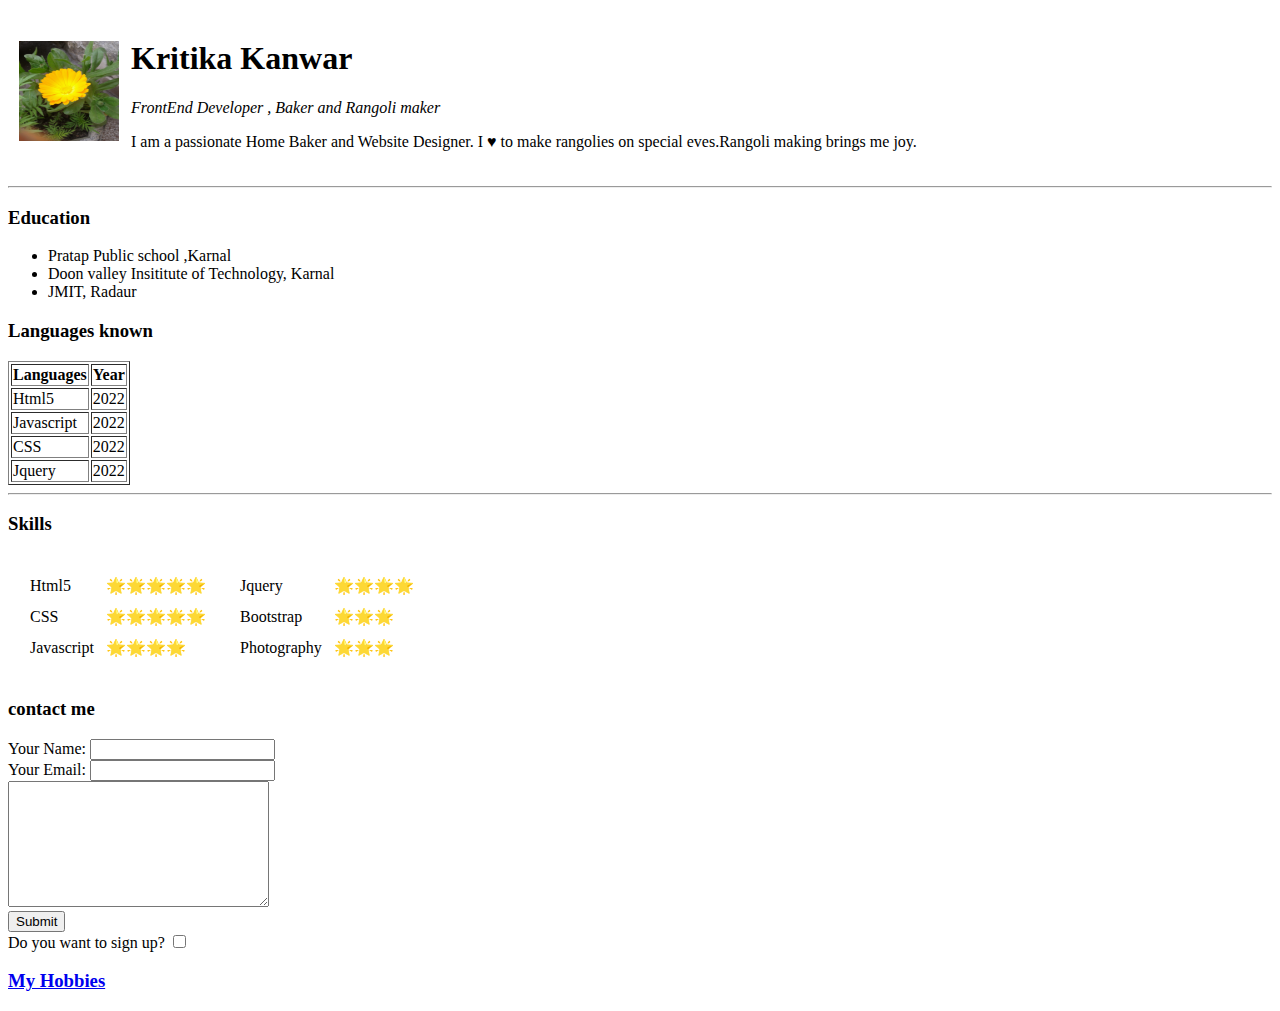
==== index.html @ 8a402cb2 "Added Initial CV website files" ====
<!DOCTYPE html>
<html lang="en">
  <head>
    <meta charset="UTF-8">
    <meta name="viewport" content="width=device-width, initial-scale=1.0">
    <meta http-equiv="X-UA-Compatible" content="ie=edge">
    <title>Home Page ♡</title>
  </head>
  <body>
    <table cellspacing="10">
      <tr>
        <td><img src="picture/C360_2014-02-23-14-51-17-863.jpg" alt="yellow flower image" width="100px" height="100px"></td>
        <td colspan="2">  <h1>Kritika Kanwar</h1>
          <p >
          <em>FrontEnd Developer , Baker and Rangoli maker</em>
          </p>
          <p>
          I am a passionate Home Baker and Website Designer. I ♥ to make rangolies on special eves.Rangoli making brings me joy.
          </p></td>
      </tr>
    </table>


  <hr>
  <h3>
  Education
  </h3>
  <ul>
    <li>Pratap Public school ,Karnal</li>
    <li>Doon valley Insititute of Technology, Karnal</li>
    <li>JMIT, Radaur</li>
  </ul>
  <h3>Languages known</h3>
  <table border="1px">
    <thead>
<tr>
  <th>Languages</th>
  <th>Year</th>
</tr>
    </thead>
    <tbody>
<tr>
  <td>Html5</td>
  <td>2022</td>
</tr>
<tr>
  <td>Javascript</td>
  <td>2022</td>
</tr>
<tr>
  <td>CSS</td>
  <td>2022</td>
</tr>
<tr>
  <td>Jquery</td>
  <td>2022</td>
</tr>
    </tbody>
  </table>
  <hr>
  <h3>Skills</h3>
<table cellspacing="10">
  <tr>
    <td>  <table cellspacing="10">
        <tbody>
          <tr>
            <td>Html5</td>
            <td>🌟🌟🌟🌟🌟</td>
          </tr>
          <tr>
            <td>CSS</td>
            <td>🌟🌟🌟🌟🌟</td>
          </tr>
          <tr>
            <td>Javascript</td>
            <td>🌟🌟🌟🌟</td>
      </tr>
    </table>
    </td>
    <td>
      <table cellspacing="10">
        <tr>
          <td>Jquery</td>
          <td>🌟🌟🌟🌟</td>
        </tr>
        <tbody>
          <tr>
            <td>Bootstrap</td>
            <td>🌟🌟🌟</td>
          </tr>
          <tr>
            <td>Photography</td>
            <td>🌟🌟🌟</td>
          </tr>
      </table>
    </td>
  </tr>
</table>
<h3>contact me</h3>
<form class="" action="mailto:kritikakanwar27@gmail.com" method="post" enctype="text/plain">
<label for="">Your Name:</label>
<input type="text" name="YourName" value="" required><br>
<label for="">Your Email:</label>
<input type="email" name="YourEmail" value=""><br>
<textarea name="YourMessage" rows="8" cols="30"></textarea><br>
<input type="submit" name="" value="Submit"><br>
<label for="">Do you want to sign up?</label>
<input type="checkbox" name="" value="">
<!-- <input type="color" name="" value=""> -->
</form>

  <!-- <ul>
    <li>Html5</li>
    <li>Javascript</li>
    <li>Jquery</li>
    <li>CSS</li>
  </ul> -->
  <h3><a href="Rangolies.html">My Hobbies</a></h3>
  <!-- <ol type="i">
    <li><a href="Rangolies.html">Rangoli Making</a></li>
    <li>Trying new baking recepies </li>
    <li>Nail art</li>
  </ol> -->
  <!-- <video controls width="300px" autoplay="true">
<source src="videos/EgglessOrangeCakewithchocolatechips.mp4" type="video/mp4">
  </video> -->
  </body>
</html>
<!-- write "Html:5" and press tab -->
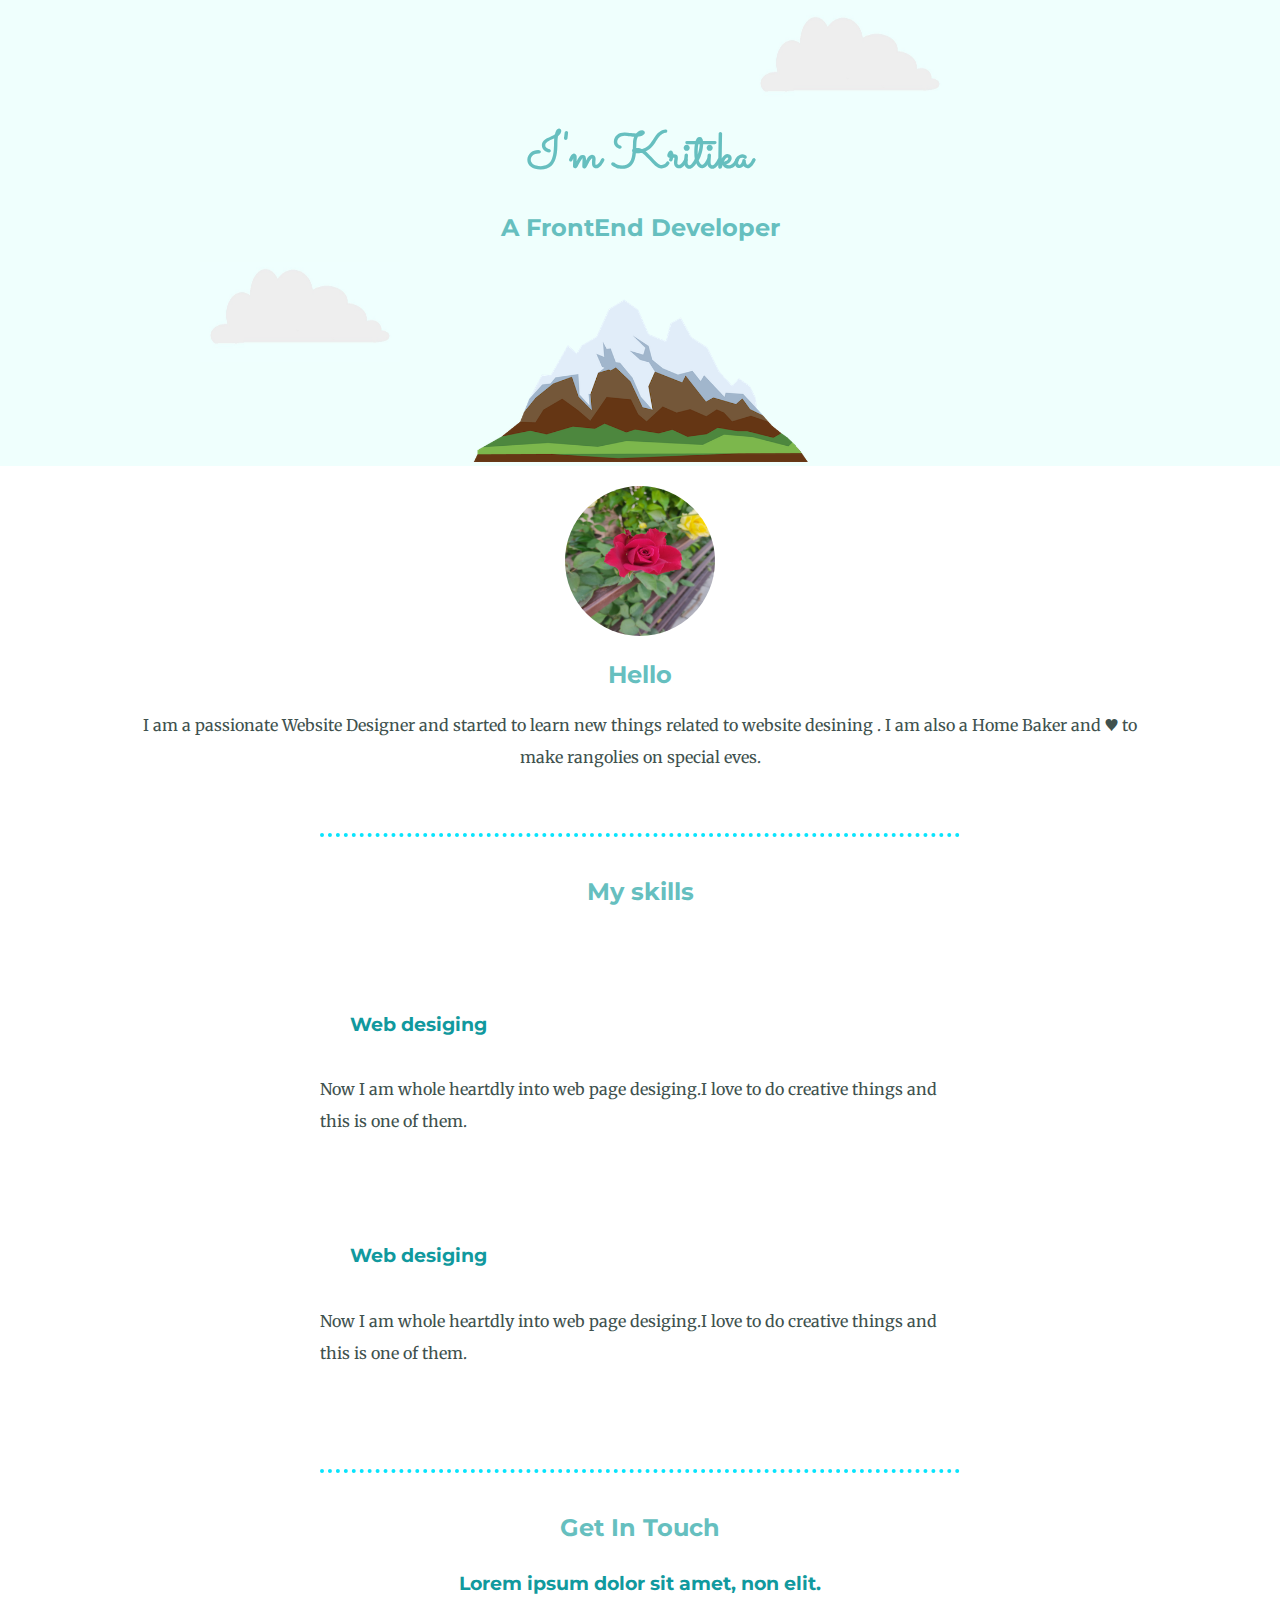
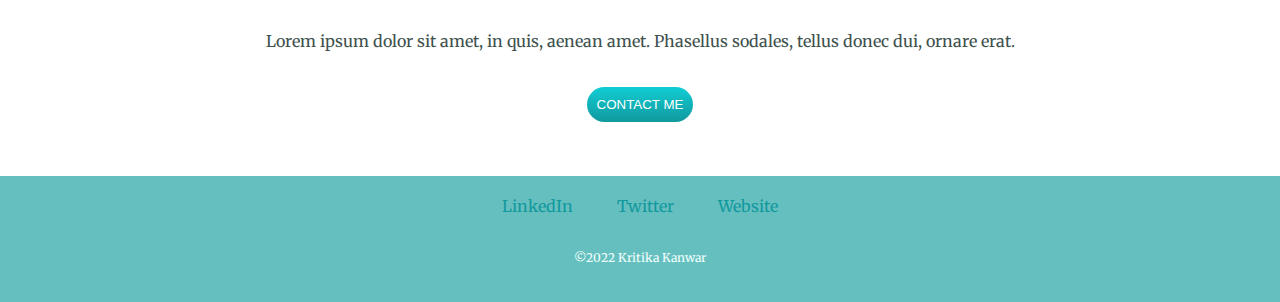
==== commit 42380615: "Add files via upload" ====
--- a/index.html
+++ b/index.html
@@ -1,129 +1,60 @@
 <!DOCTYPE html>
 <html lang="en">
-  <head>
+<head>
     <meta charset="UTF-8">
+    <meta http-equiv="X-UA-Compatible" content="IE=edge">
     <meta name="viewport" content="width=device-width, initial-scale=1.0">
-    <meta http-equiv="X-UA-Compatible" content="ie=edge">
-    <title>Home Page ♡</title>
-  </head>
-  <body>
-    <table cellspacing="10">
-      <tr>
-        <td><img src="picture/C360_2014-02-23-14-51-17-863.jpg" alt="yellow flower image" width="100px" height="100px"></td>
-        <td colspan="2">  <h1>Kritika Kanwar</h1>
-          <p >
-          <em>FrontEnd Developer , Baker and Rangoli maker</em>
-          </p>
-          <p>
-          I am a passionate Home Baker and Website Designer. I ♥ to make rangolies on special eves.Rangoli making brings me joy.
-          </p></td>
-      </tr>
-    </table>
-
-
-  <hr>
-  <h3>
-  Education
-  </h3>
-  <ul>
-    <li>Pratap Public school ,Karnal</li>
-    <li>Doon valley Insititute of Technology, Karnal</li>
-    <li>JMIT, Radaur</li>
-  </ul>
-  <h3>Languages known</h3>
-  <table border="1px">
-    <thead>
-<tr>
-  <th>Languages</th>
-  <th>Year</th>
-</tr>
-    </thead>
-    <tbody>
-<tr>
-  <td>Html5</td>
-  <td>2022</td>
-</tr>
-<tr>
-  <td>Javascript</td>
-  <td>2022</td>
-</tr>
-<tr>
-  <td>CSS</td>
-  <td>2022</td>
-</tr>
-<tr>
-  <td>Jquery</td>
-  <td>2022</td>
-</tr>
-    </tbody>
-  </table>
-  <hr>
-  <h3>Skills</h3>
-<table cellspacing="10">
-  <tr>
-    <td>  <table cellspacing="10">
-        <tbody>
-          <tr>
-            <td>Html5</td>
-            <td>🌟🌟🌟🌟🌟</td>
-          </tr>
-          <tr>
-            <td>CSS</td>
-            <td>🌟🌟🌟🌟🌟</td>
-          </tr>
-          <tr>
-            <td>Javascript</td>
-            <td>🌟🌟🌟🌟</td>
-      </tr>
-    </table>
-    </td>
-    <td>
-      <table cellspacing="10">
-        <tr>
-          <td>Jquery</td>
-          <td>🌟🌟🌟🌟</td>
-        </tr>
-        <tbody>
-          <tr>
-            <td>Bootstrap</td>
-            <td>🌟🌟🌟</td>
-          </tr>
-          <tr>
-            <td>Photography</td>
-            <td>🌟🌟🌟</td>
-          </tr>
-      </table>
-    </td>
-  </tr>
-</table>
-<h3>contact me</h3>
-<form class="" action="mailto:kritikakanwar27@gmail.com" method="post" enctype="text/plain">
-<label for="">Your Name:</label>
-<input type="text" name="YourName" value="" required><br>
-<label for="">Your Email:</label>
-<input type="email" name="YourEmail" value=""><br>
-<textarea name="YourMessage" rows="8" cols="30"></textarea><br>
-<input type="submit" name="" value="Submit"><br>
-<label for="">Do you want to sign up?</label>
-<input type="checkbox" name="" value="">
-<!-- <input type="color" name="" value=""> -->
-</form>
-
-  <!-- <ul>
-    <li>Html5</li>
-    <li>Javascript</li>
-    <li>Jquery</li>
-    <li>CSS</li>
-  </ul> -->
-  <h3><a href="Rangolies.html">My Hobbies</a></h3>
-  <!-- <ol type="i">
-    <li><a href="Rangolies.html">Rangoli Making</a></li>
-    <li>Trying new baking recepies </li>
-    <li>Nail art</li>
-  </ol> -->
-  <!-- <video controls width="300px" autoplay="true">
-<source src="videos/EgglessOrangeCakewithchocolatechips.mp4" type="video/mp4">
-  </video> -->
-  </body>
-</html>
-<!-- write "Html:5" and press tab -->
+    <link rel="stylesheet" href="css/style.css">
+    <link rel="shortcut icon" href="pictures/favicon (1).ico" type="image/x-icon">
+    <link rel="preconnect" href="https://fonts.googleapis.com">
+    <link rel="preconnect" href="https://fonts.gstatic.com" crossorigin>
+    <link href="https://fonts.googleapis.com/css2?family=Merriweather&family=Montserrat&family=Sacramento&display=swap" rel="stylesheet">
+    <title>Document</title>
+</head>
+<body>
+    <div class="top-container">
+        <img class="cloud" src="pictures/cloud.jpeg" alt="cloud-image">
+        <h1>I'm Kritika</h1>
+        <h2>A FrontEnd Developer</h2>
+        <img class="bottomcloud" src="pictures/cloud.jpeg" alt="cloud-image">
+        <img class="mountain"src="pictures/mountain.png" alt="mountain-image">
+      </div>
+      <div class="middle-container">
+        <div class="profile">
+          <img class="profile-pic"src="pictures/Roses.jpeg" alt="Roses">
+          <h2>Hello</h2>
+          <p class="intro-paragraph">I am a passionate Website Designer and started to learn new things related to website desining .
+            I am also a Home Baker and ♥ to make rangolies on special eves.    </p>
+        </div>
+        <hr>
+      <div class="skills">
+        <h2>My skills</h2>
+        <div class="skills-row">
+            <img class="code-image"src="https://media4.giphy.com/media/L1R1tvI9svkIWwpVYr/200w.webp?cid=ecf05e47fve2bcxew1wuxpu7vs6of3bh4jrj4g9wtzghstyy&rid=200w.webp&ct=g" alt="">
+        <h3>Web desiging</h3>
+      <p>Now I am whole heartdly into web page desiging.I love to do creative things and this is one of them.</p>
+        </div>
+      <div class="skills-row">
+            <img class="skills-image"src="https://media4.giphy.com/media/8QGTPddH9geo4Ty2kK/giphy.webp?cid=ecf05e47zwjcqx10zcb4tj06ybyq7rzmqth4m3grp4gmfd3h&rid=giphy.webp&ct=g" alt="">
+        
+      <h3>Web desiging</h3>
+      <p>Now I am whole heartdly into web page desiging.I love to do creative things and this is one of them.</p>
+      </div>
+      <hr>
+      <div class="contactme">
+        <h2>Get In Touch</h2>
+           <h3>Lorem ipsum dolor sit amet, non elit.</h3>
+           <p class="contact-paragraph">Lorem ipsum dolor sit amet, in quis, aenean amet. Phasellus sodales, tellus donec dui, ornare erat.</p>
+       <button class="btn" type="button" name="button">Contact Me</button>
+           <!-- <a class="btn" href="mailto:kritikakanwar27@email.com">CONTACT ME</a> -->
+      </div>
+      </div>
+      </div>
+      <div class="bottom-container">
+        <a class="footer-link" href="https://www.linkedin.com/">LinkedIn</a>
+        <a class="footer-link" href="https://twitter.com/">Twitter</a>
+        <a class="footer-link" href="http://bakerycart.epizy.com/index.html">Website</a>
+        <p class="copyright">©2022 <span>Kritika Kanwar</span> </p>
+      </div> 
+</body>
+</html>--- a/css/style.css
+++ b/css/style.css
@@ -0,0 +1,169 @@
+body
+{
+    color:#40514E;
+  margin:0;
+  text-align: center;
+  font-family: 'Merriweather',serif;
+}
+.top-container
+{
+  background-color: #EFFFFD;
+  position: relative;
+  padding-top: 40px;
+}
+.intro-paragraph
+{
+    width: 80%;
+    /* text-align: center; */
+    margin: auto;
+    padding-bottom: 20px;
+}
+p
+{
+    line-height: 2;
+}
+h1
+{
+  margin: 80px auto 0 auto;
+  font-family: 'Sacramento',cursive;
+  font-size: 50px;
+  color: #66BFBF;
+  /* line-height:2; */
+}
+h2
+{
+  font-weight: bold;
+  font-family: 'Montserrat',sans-serif;
+  color: #66BFBF;
+}
+h3
+{
+    color: #11999E;
+    font-family: 'Montserrat',sans-serif;
+    font-weight: bold;
+    margin: 30px;
+}
+.contact-paragraph
+{
+    margin: 30px;
+}
+a
+{
+  color:#11999E;
+}
+.cloud,.bottomcloud
+{
+  width: 200px;
+  height: 100px;
+}
+.cloud
+{
+  position: absolute;
+  left:750px;
+  top:10px;
+}
+.bottomcloud
+{
+  position: absolute;
+  left:200px;
+}
+.mountain
+{
+  position: relative;
+  height: 200px;
+}
+.profile-pic
+{
+  width: 150px;
+  height: 150px;
+  border-radius: 50%;
+}
+hr
+{
+  border-style: dotted none none;
+  border-width: 4px;
+  color: rgb(9, 228, 253);
+  margin: 40px auto;
+  width:50%;
+}
+.skills-image,.code-image
+{
+    width:25%;
+    border-radius: 50%;
+}
+.skills-image
+{
+  float:left;
+  margin-right: 30px;
+}
+.code-image
+{
+  float: right;
+  margin-left: 30px;
+}
+.middle-container
+{
+    margin-bottom: 54px;
+    padding-top: 20px;
+}
+.bottom-container
+{
+    background-color: #66BFBF;
+    margin-top: 20px;
+    padding: 20px 0 20px;
+}
+.skills-row
+{
+  width:50%;
+  margin:100px auto;
+  text-align: left;
+  line-height: 2;
+}
+.pics,.pics2
+{
+  border-radius: 50%;
+  width:50%;
+  margin: auto;
+  float: left;
+  background-color:#42C2FF;
+}
+.contactme
+{
+  margin-top: 40px;
+}
+a
+{
+  text-decoration: none;
+  color: #11999E;
+}
+a:hover
+{
+    color:#EFFFFD;
+}
+.footer-link
+{
+    margin: 20px;
+}
+.copyright
+{
+    color: #EFFFFD;
+    font-size: 12px;
+    margin-top: 30px;
+    /* color:rgb(2, 2, 59); */
+    /* margin-bottom: 0; */
+}
+.btn
+{
+  background-image: linear-gradient(to bottom, #11cdd4, #11999e);
+  border: none;
+  border-radius: 50px;
+  color: white;
+  padding: 10px;
+  text-transform: uppercase;
+}
+.btn:hover
+{
+ cursor: pointer;
+  background-image: linear-gradient(to bottom, #30e3cb, #2bc4ad);
+
+}
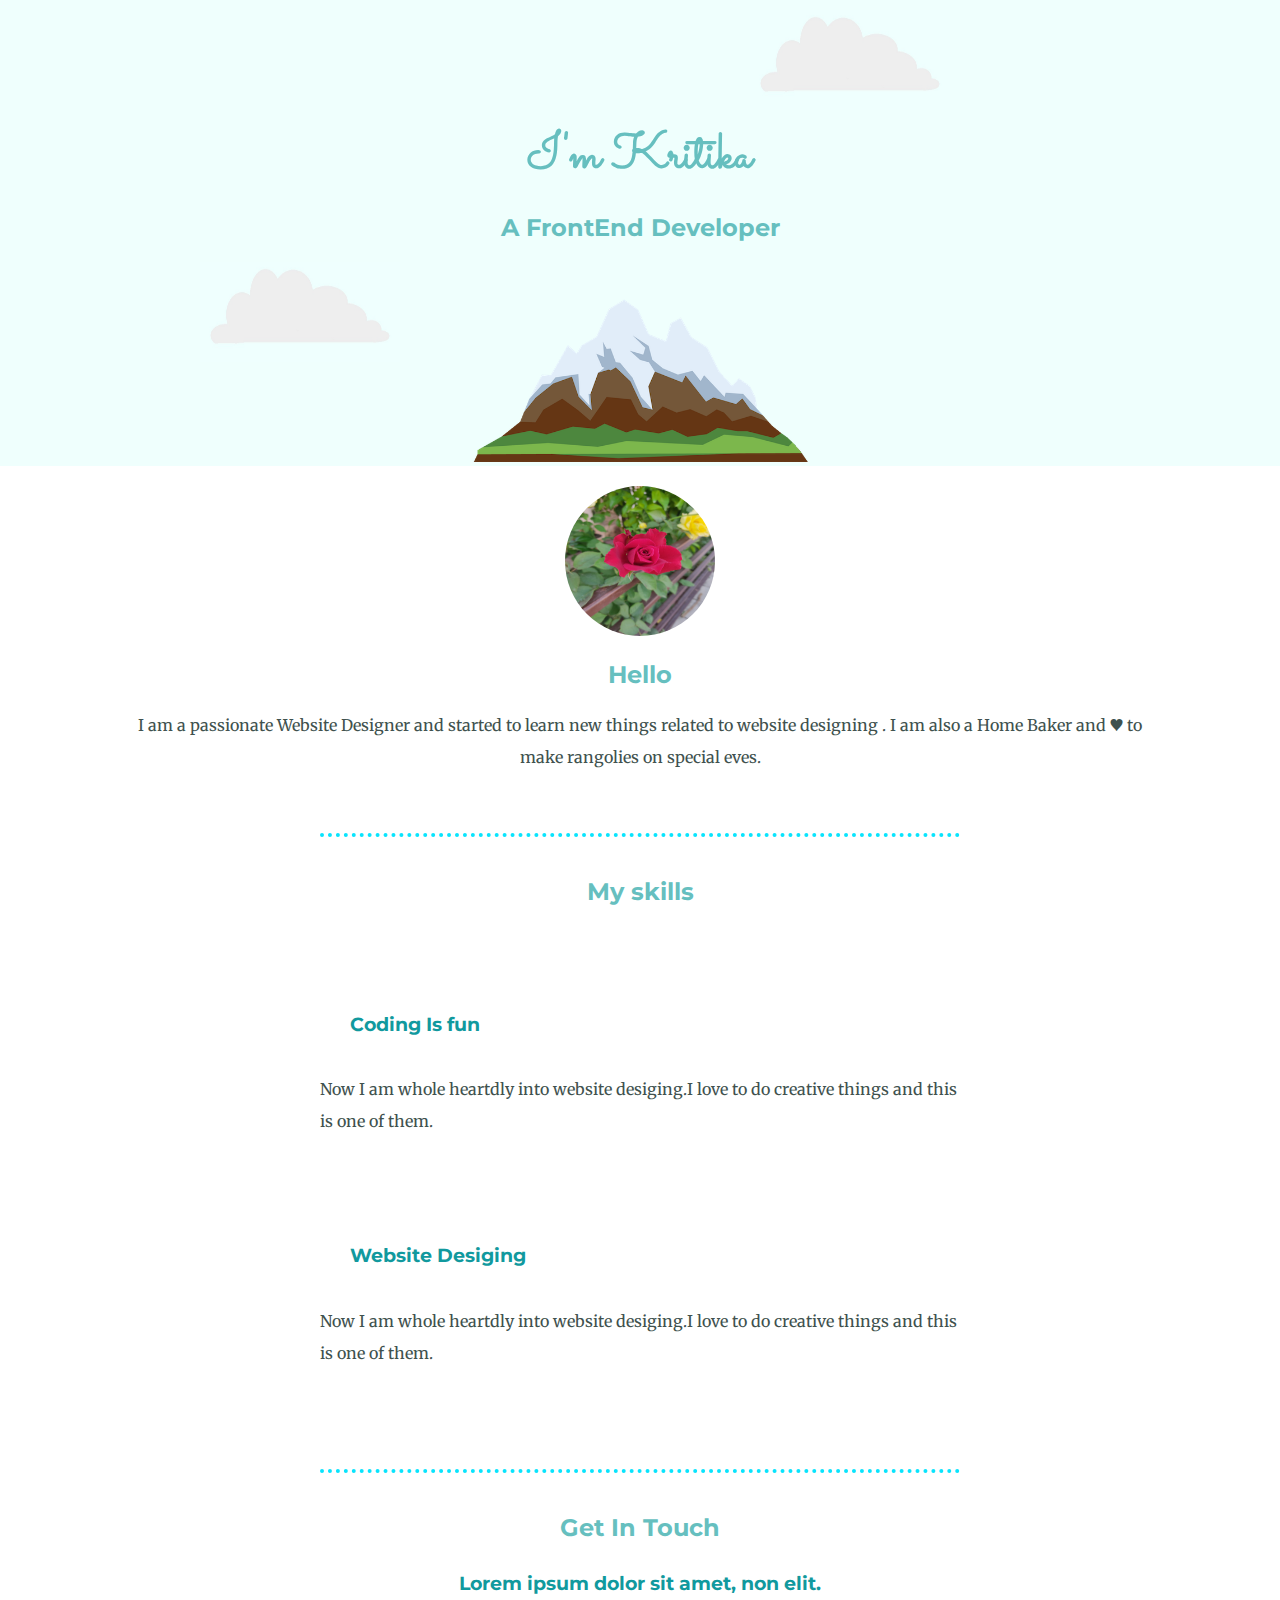
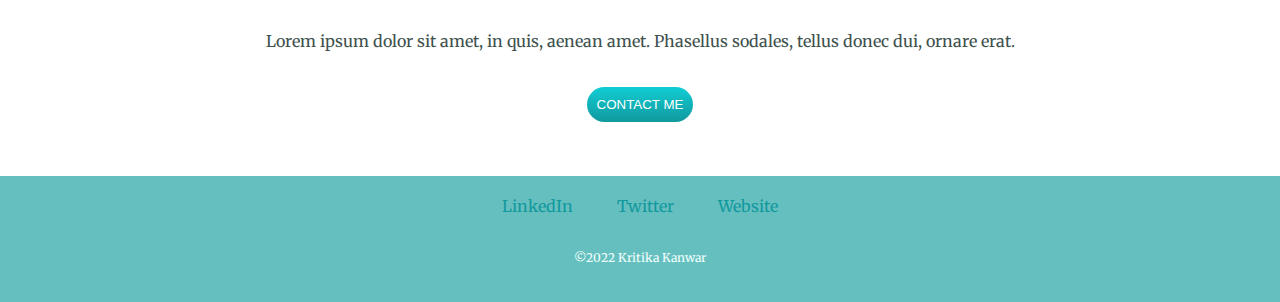
==== commit 3fbabff7: "Add files via upload" ====
--- a/index.html
+++ b/index.html
@@ -23,7 +23,7 @@
         <div class="profile">
           <img class="profile-pic"src="pictures/Roses.jpeg" alt="Roses">
           <h2>Hello</h2>
-          <p class="intro-paragraph">I am a passionate Website Designer and started to learn new things related to website desining .
+          <p class="intro-paragraph">I am a passionate Website Designer and started to learn new things related to website designing .
             I am also a Home Baker and ♥ to make rangolies on special eves.    </p>
         </div>
         <hr>
@@ -31,14 +31,14 @@
         <h2>My skills</h2>
         <div class="skills-row">
             <img class="code-image"src="https://media4.giphy.com/media/L1R1tvI9svkIWwpVYr/200w.webp?cid=ecf05e47fve2bcxew1wuxpu7vs6of3bh4jrj4g9wtzghstyy&rid=200w.webp&ct=g" alt="">
-        <h3>Web desiging</h3>
-      <p>Now I am whole heartdly into web page desiging.I love to do creative things and this is one of them.</p>
+        <h3>Coding Is fun</h3>
+      <p>Now I am whole heartdly into website desiging.I love to do creative things and this is one of them.</p>
         </div>
       <div class="skills-row">
             <img class="skills-image"src="https://media4.giphy.com/media/8QGTPddH9geo4Ty2kK/giphy.webp?cid=ecf05e47zwjcqx10zcb4tj06ybyq7rzmqth4m3grp4gmfd3h&rid=giphy.webp&ct=g" alt="">
         
-      <h3>Web desiging</h3>
-      <p>Now I am whole heartdly into web page desiging.I love to do creative things and this is one of them.</p>
+      <h3>Website Desiging </h3>
+      <p>Now I am whole heartdly into website desiging.I love to do creative things and this is one of them.</p>
       </div>
       <hr>
       <div class="contactme">
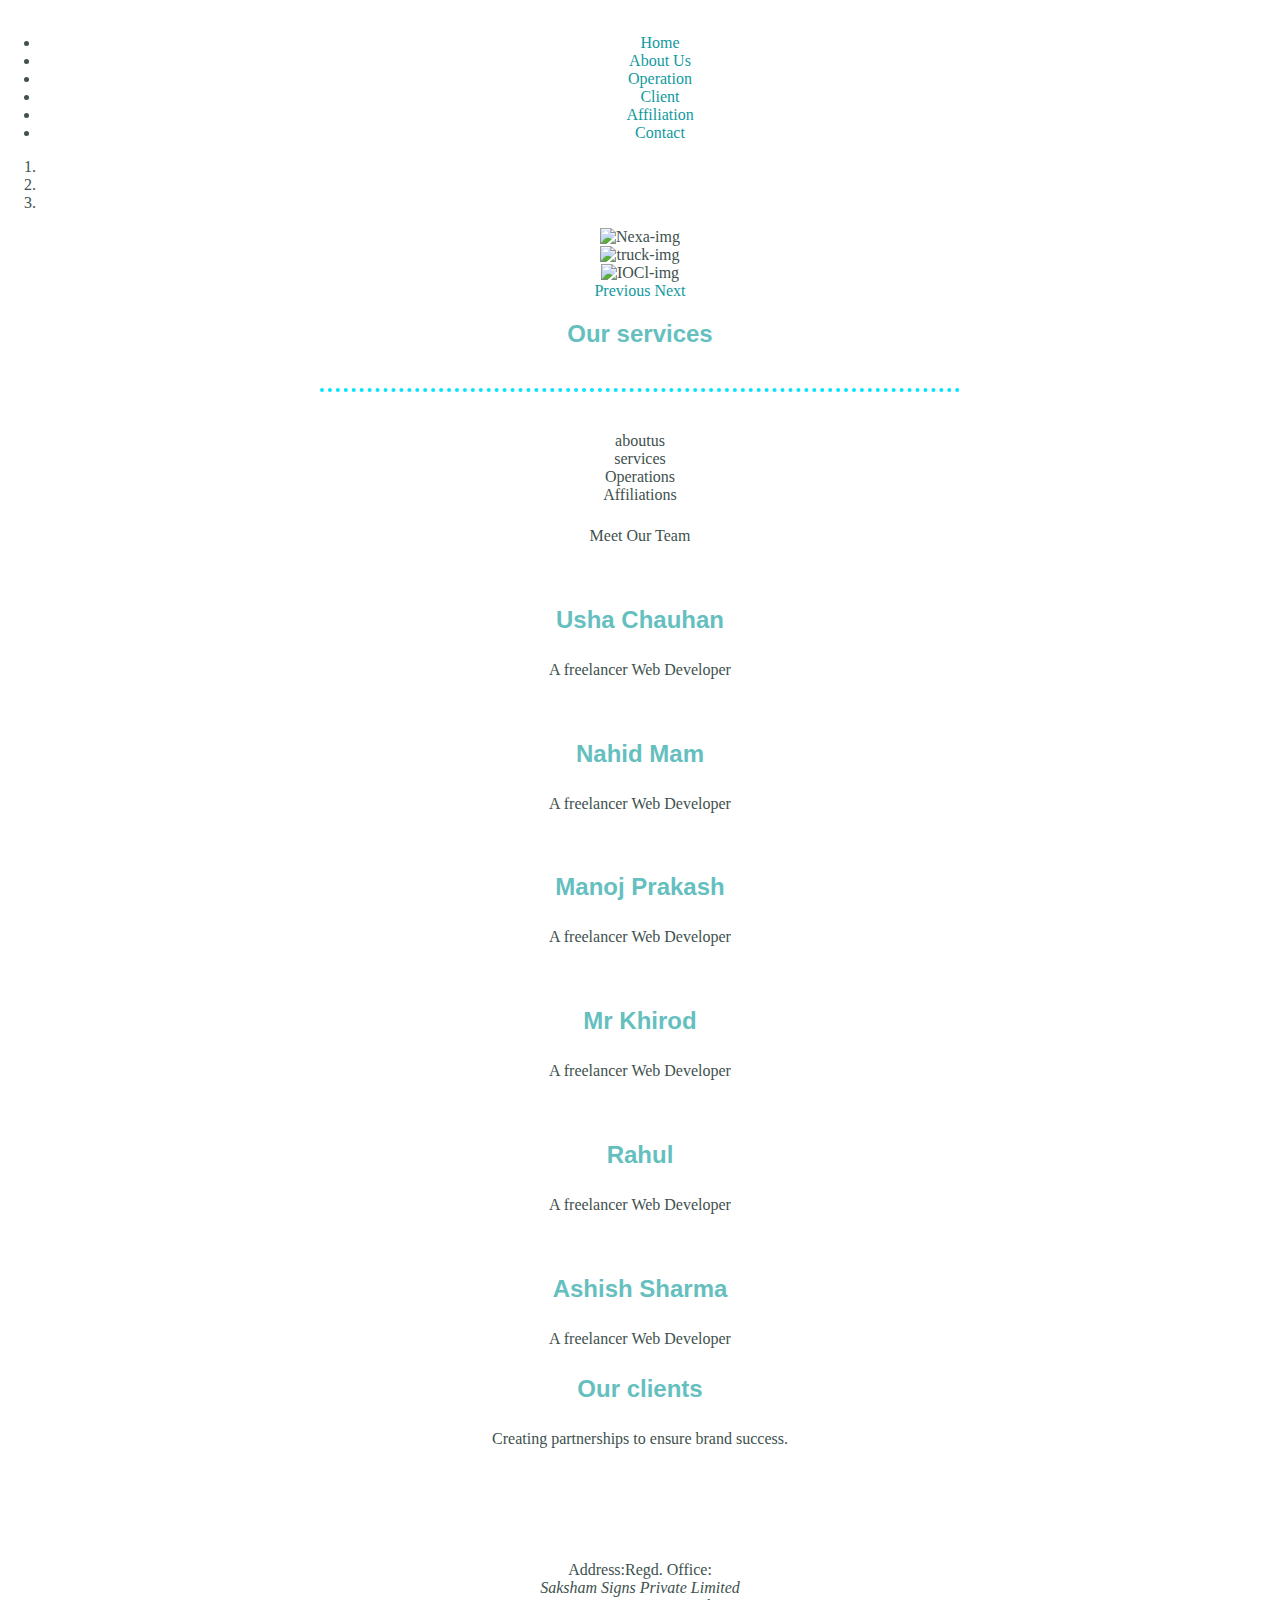
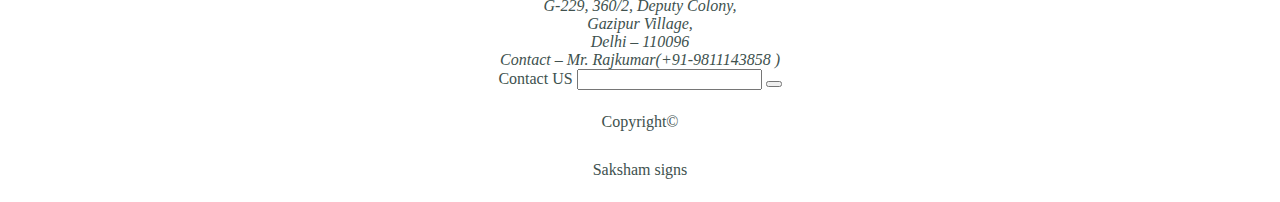
==== commit d98b90da: "Add files via upload" ====
--- a/index.html
+++ b/index.html
@@ -4,57 +4,179 @@
     <meta charset="UTF-8">
     <meta http-equiv="X-UA-Compatible" content="IE=edge">
     <meta name="viewport" content="width=device-width, initial-scale=1.0">
+    <title>Document</title>
+    <link href="https://cdn.jsdelivr.net/npm/bootstrap@5.2.0-beta1/dist/css/bootstrap.min.css" rel="stylesheet" integrity="sha384-0evHe/X+R7YkIZDRvuzKMRqM+OrBnVFBL6DOitfPri4tjfHxaWutUpFmBp4vmVor" crossorigin="anonymous">
     <link rel="stylesheet" href="css/style.css">
-    <link rel="shortcut icon" href="pictures/favicon (1).ico" type="image/x-icon">
-    <link rel="preconnect" href="https://fonts.googleapis.com">
-    <link rel="preconnect" href="https://fonts.gstatic.com" crossorigin>
-    <link href="https://fonts.googleapis.com/css2?family=Merriweather&family=Montserrat&family=Sacramento&display=swap" rel="stylesheet">
-    <title>Document</title>
+    <script src="js/mainjavascript.js"></script>
+    <script src="https://kit.fontawesome.com/7d404ff0e4.js" crossorigin="anonymous"></script>
 </head>
 <body>
-    <div class="top-container">
-        <img class="cloud" src="pictures/cloud.jpeg" alt="cloud-image">
-        <h1>I'm Kritika</h1>
-        <h2>A FrontEnd Developer</h2>
-        <img class="bottomcloud" src="pictures/cloud.jpeg" alt="cloud-image">
-        <img class="mountain"src="pictures/mountain.png" alt="mountain-image">
-      </div>
-      <div class="middle-container">
-        <div class="profile">
-          <img class="profile-pic"src="pictures/Roses.jpeg" alt="Roses">
-          <h2>Hello</h2>
-          <p class="intro-paragraph">I am a passionate Website Designer and started to learn new things related to website designing .
-            I am also a Home Baker and ♥ to make rangolies on special eves.    </p>
+    <header>
+     <div id="logo"><a><img src="http://sakshamsigns.com/wp-content/themes/Matrix/images/logo.jpg" alt=""></a></div>
+     <div>
+        <nav>
+            <ul>
+                <li><a href="">Home</a></li>
+                <li><a href="">About Us</a></li>
+                <li><a href="">Operation</a></li>                                
+                <li><a href="">Client</a></li>
+                <li><a href="">Affiliation</a></li>
+                <li><a href="">Contact</a></li>
+            </ul>
+        </nav>
+     </div>   
+    </header>
+    <section class="container">
+        <div id="carouselExampleIndicators" class="carousel slide" data-ride="carousel">
+            <ol class="carousel-indicators">
+              <li data-target="#carouselExampleIndicators" data-slide-to="0" class="active"></li>
+              <li data-target="#carouselExampleIndicators" data-slide-to="1"></li>
+              <li data-target="#carouselExampleIndicators" data-slide-to="2"></li>
+            </ol>
+            <div class="carousel-inner">
+              <div class="carousel-item active">
+                <img class="d-block w-100" src="http://sakshamsigns.com/wp-content/uploads/2016/01/Nexa.jpg" alt="Nexa-img">
+              </div>
+              <div class="carousel-item">
+                <img class="d-block w-100" src="http://sakshamsigns.com/wp-content/uploads/2016/01/Ashok.jpg" alt="truck-img">
+              </div>
+              <div class="carousel-item">
+                <img class="d-block w-100" src="http://sakshamsigns.com/wp-content/uploads/2016/01/IndianOil.jpg" alt="IOCl-img">
+              </div>
+            </div>
+            <a class="carousel-control-prev" href="#carouselExampleIndicators" role="button" data-slide="prev">
+              <span class="carousel-control-prev-icon" aria-hidden="true"></span>
+              <span class="sr-only">Previous</span>
+            </a>
+            <a class="carousel-control-next" href="#carouselExampleIndicators" role="button" data-slide="next">
+              <span class="carousel-control-next-icon" aria-hidden="true"></span>
+              <span class="sr-only">Next</span>
+            </a>
+          </div>
+    </section>
+    <section class="">
+<div id="our-service">
+<h2>Our services</h2>
+<hr>
+</div>
+<div class="box-tab">
+
+    <div class="singletab">
+    aboutus
+    </div>
+    <div class="singletab">
+        services
         </div>
-        <hr>
-      <div class="skills">
-        <h2>My skills</h2>
-        <div class="skills-row">
-            <img class="code-image"src="https://media4.giphy.com/media/L1R1tvI9svkIWwpVYr/200w.webp?cid=ecf05e47fve2bcxew1wuxpu7vs6of3bh4jrj4g9wtzghstyy&rid=200w.webp&ct=g" alt="">
-        <h3>Coding Is fun</h3>
-      <p>Now I am whole heartdly into website desiging.I love to do creative things and this is one of them.</p>
+        <div class="singletab">
+            Operations
+            </div>
+            <div class="singletab">
+                Affiliations
+                </div>
+</div>
+              
+    </section>
+    <section id="team">
+      <!-- <section> -->
+
+          <div class="ourteam"><p>Meet Our Team</p></div>  
+      <!-- </section> -->
+      <div class="team-members-slider">
+          <div class="team-members">
+
+         </div>
+              <div class="team1"><img src="http://sakshamsigns.com/wp-content/uploads/2016/06/Usha-Chauhan-Coordinator.jpg" alt="">
+              <div class="team-info">
+                <h2>Usha Chauhan</h2>
+                <p>A freelancer Web Developer </p>
+                  
+              </div>
+              </div>
+<div class="team2">
+    <img src="http://sakshamsigns.com/wp-content/uploads/2016/06/Nahid-Mam-Accounts.jpg" alt="">
+    <div class="team-info">
+
+        <h2 class="team-h2">Nahid Mam</h2>
+        <p>A freelancer Web Developer </p>
+    </div>
+</div>
+    <div class="team3"><img src="http://sakshamsigns.com/wp-content/uploads/2016/01/Manoj-Prakash-Profile-Manager.jpg" alt="">
+        <div class="team-info">
+            <h2>Manoj Prakash</h2>
+            <p>A freelancer Web Developer </p>
+            
         </div>
-      <div class="skills-row">
-            <img class="skills-image"src="https://media4.giphy.com/media/8QGTPddH9geo4Ty2kK/giphy.webp?cid=ecf05e47zwjcqx10zcb4tj06ybyq7rzmqth4m3grp4gmfd3h&rid=giphy.webp&ct=g" alt="">
+    </div>
+    <div class="team4"><img src="http://sakshamsigns.com/wp-content/uploads/2016/01/Mr.-Khirod-Profile-Manager.jpg" alt="">
+        <div class="team-info">
+            <h2>Mr Khirod</h2>
+            <p>A freelancer Web Developer </p>
+            
+        </div>
+    </div>
+    <div class="team5"><img src="http://sakshamsigns.com/wp-content/uploads/2016/01/Rahul-Profile-Coordinator.jpg" alt="">
+        <div class="team-info">
+            <h2>Rahul</h2>
+            <p>A freelancer Web Developer </p>
+ 
+        </div>
+    </div>
+    <div class="team6"><img src="http://sakshamsigns.com/wp-content/uploads/2016/01/Ashish-Sharma-Profile-Coordinator.jpg" alt="">
+        <div class="team-info">
+            <h2>Ashish Sharma</h2>
+            <p>A freelancer Web Developer </p>
+            
+        </div>
+    </div>
+</div>
+    </section>
+
+    <section class="bottomcontainer-section">
+<div class="client-div">
+<h2>Our clients</h2>
+<p>Creating partnerships to ensure brand success.</p>    
+</div>
+<div class="partner">
+
+    <div class="partner1">
+     <img src="http://sakshamsigns.com/wp-content/uploads/2016/01/download-1.png" alt="">   
+    </div>
+    <div class="partner1">
+        <img src="http://sakshamsigns.com/wp-content/uploads/2016/01/Bajaj_logo.jpg" alt="">
+    </div>
+    <div>
+        <img src="http://sakshamsigns.com/wp-content/uploads/2016/01/download.png" alt="">
+    </div>
+    <div>
+        <img src="http://sakshamsigns.com/wp-content/uploads/2016/01/images_main_logo.png" alt="">
+    </div>
+    <div>
+        <img src="http://sakshamsigns.com/wp-content/uploads/2016/01/hpcl_logo.png" alt="">
+    </div>
+</div>
+    </section>
+    <footer >
+<div class="address">
+    Address:Regd. Office:
+    <address>
+        Saksham Signs Private Limited<br>
+        G-229, 360/2, Deputy Colony,<br>
+        Gazipur Village,<br>
+        Delhi &ndash; 110096<br>
+        Contact &ndash; Mr. Rajkumar(+91-9811143858 )
+    </address>
         
-      <h3>Website Desiging </h3>
-      <p>Now I am whole heartdly into website desiging.I love to do creative things and this is one of them.</p>
-      </div>
-      <hr>
-      <div class="contactme">
-        <h2>Get In Touch</h2>
-           <h3>Lorem ipsum dolor sit amet, non elit.</h3>
-           <p class="contact-paragraph">Lorem ipsum dolor sit amet, in quis, aenean amet. Phasellus sodales, tellus donec dui, ornare erat.</p>
-       <button class="btn" type="button" name="button">Contact Me</button>
-           <!-- <a class="btn" href="mailto:kritikakanwar27@email.com">CONTACT ME</a> -->
-      </div>
-      </div>
-      </div>
-      <div class="bottom-container">
-        <a class="footer-link" href="https://www.linkedin.com/">LinkedIn</a>
-        <a class="footer-link" href="https://twitter.com/">Twitter</a>
-        <a class="footer-link" href="http://bakerycart.epizy.com/index.html">Website</a>
-        <p class="copyright">©2022 <span>Kritika Kanwar</span> </p>
-      </div> 
+    <!-- <iframe src="https://www.google.com/maps/embed?pb=!1m18!1m12!1m3!1d3502.0231193933782!2d77.31736951503626!3d28.629069182419023!2m3!1f0!2f0!3f0!3m2!1i1024!2i768!4f13.1!3m3!1m2!1s0x390ce4cdbe5604c9%3A0xd923b97c37651e42!2sSaksham%20Signs%20Pvt%20Ltd%20Delhi!5e0!3m2!1sen!2sin!4v1656324979222!5m2!1sen!2sin" width="600" height="450" style="border:0;" allowfullscreen="" loading="lazy" referrerpolicy="no-referrer-when-downgrade"></iframe> -->
+</div>
+<div class="services">
+    Contact US
+    <input type="text">
+    <button></button>
+</div>
+<div class="bottom-div-footer">
+<p>Copyright&copy; <p id="saksham"><span>Saksham signs</span></p> </p>
+</div>
+    </footer>
+    <script src="https://cdn.jsdelivr.net/npm/bootstrap@5.2.0-beta1/dist/js/bootstrap.bundle.min.js" integrity="sha384-pprn3073KE6tl6bjs2QrFaJGz5/SUsLqktiwsUTF55Jfv3qYSDhgCecCxMW52nD2" crossorigin="anonymous"></script>
 </body>
 </html>--- a/css/style.css
+++ b/css/style.css
@@ -41,7 +41,7 @@
     color: #11999E;
     font-family: 'Montserrat',sans-serif;
     font-weight: bold;
-    margin: 30px;
+    /* margin: 30px; */
 }
 .contact-paragraph
 {
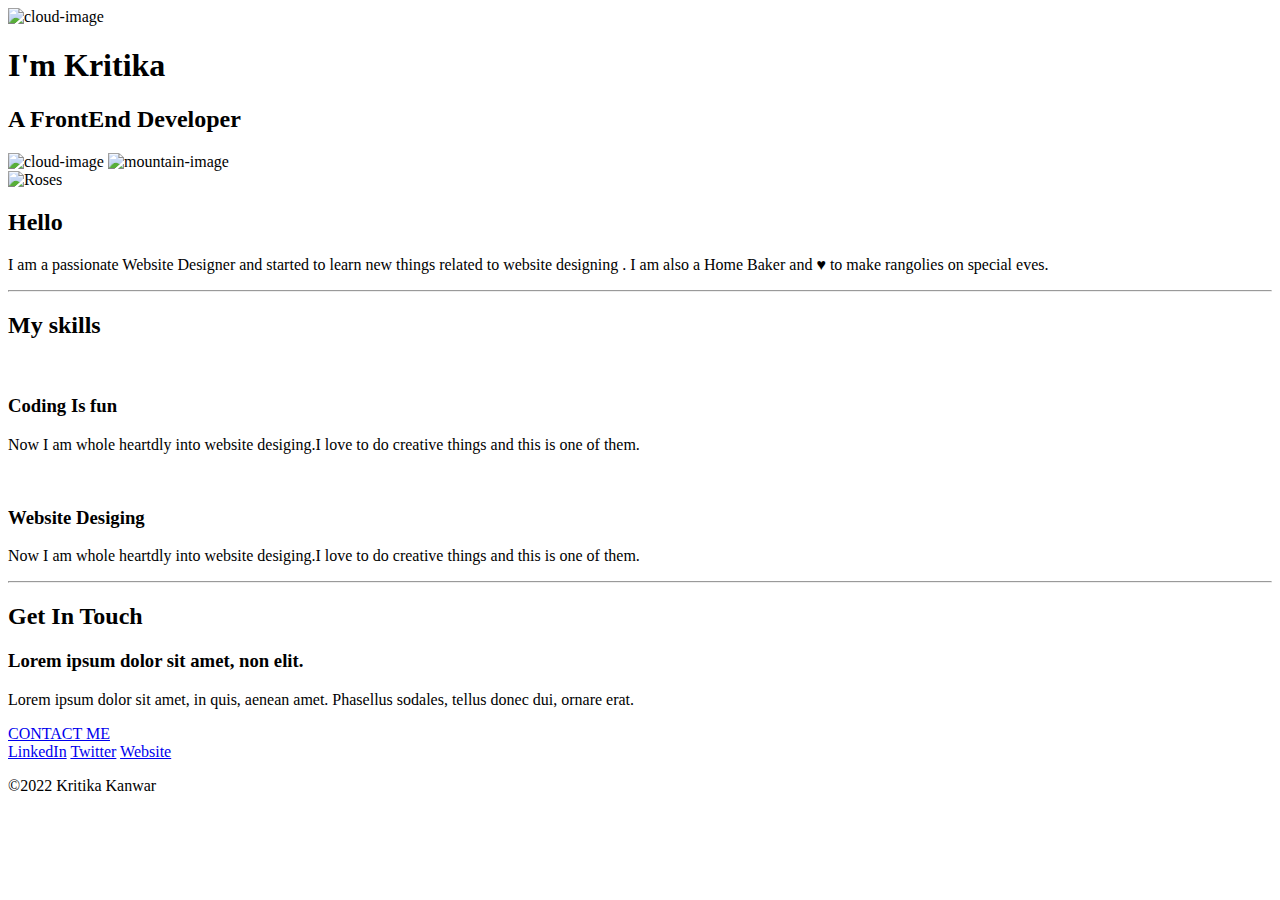
==== commit 0db3b1f6: "Add files via upload" ====
--- a/index.html
+++ b/index.html
@@ -4,179 +4,57 @@
     <meta charset="UTF-8">
     <meta http-equiv="X-UA-Compatible" content="IE=edge">
     <meta name="viewport" content="width=device-width, initial-scale=1.0">
+    <link rel="stylesheet" href="css/githunstyle.css">
+    <link rel="shortcut icon" href="pictures/favicon (1).ico" type="image/x-icon">
+    <link rel="preconnect" href="https://fonts.googleapis.com">
+    <link rel="preconnect" href="https://fonts.gstatic.com" crossorigin>
+    <link href="https://fonts.googleapis.com/css2?family=Merriweather&family=Montserrat&family=Sacramento&display=swap" rel="stylesheet">
     <title>Document</title>
-    <link href="https://cdn.jsdelivr.net/npm/bootstrap@5.2.0-beta1/dist/css/bootstrap.min.css" rel="stylesheet" integrity="sha384-0evHe/X+R7YkIZDRvuzKMRqM+OrBnVFBL6DOitfPri4tjfHxaWutUpFmBp4vmVor" crossorigin="anonymous">
-    <link rel="stylesheet" href="css/style.css">
-    <script src="js/mainjavascript.js"></script>
-    <script src="https://kit.fontawesome.com/7d404ff0e4.js" crossorigin="anonymous"></script>
 </head>
 <body>
-    <header>
-     <div id="logo"><a><img src="http://sakshamsigns.com/wp-content/themes/Matrix/images/logo.jpg" alt=""></a></div>
-     <div>
-        <nav>
-            <ul>
-                <li><a href="">Home</a></li>
-                <li><a href="">About Us</a></li>
-                <li><a href="">Operation</a></li>                                
-                <li><a href="">Client</a></li>
-                <li><a href="">Affiliation</a></li>
-                <li><a href="">Contact</a></li>
-            </ul>
-        </nav>
-     </div>   
-    </header>
-    <section class="container">
-        <div id="carouselExampleIndicators" class="carousel slide" data-ride="carousel">
-            <ol class="carousel-indicators">
-              <li data-target="#carouselExampleIndicators" data-slide-to="0" class="active"></li>
-              <li data-target="#carouselExampleIndicators" data-slide-to="1"></li>
-              <li data-target="#carouselExampleIndicators" data-slide-to="2"></li>
-            </ol>
-            <div class="carousel-inner">
-              <div class="carousel-item active">
-                <img class="d-block w-100" src="http://sakshamsigns.com/wp-content/uploads/2016/01/Nexa.jpg" alt="Nexa-img">
-              </div>
-              <div class="carousel-item">
-                <img class="d-block w-100" src="http://sakshamsigns.com/wp-content/uploads/2016/01/Ashok.jpg" alt="truck-img">
-              </div>
-              <div class="carousel-item">
-                <img class="d-block w-100" src="http://sakshamsigns.com/wp-content/uploads/2016/01/IndianOil.jpg" alt="IOCl-img">
-              </div>
-            </div>
-            <a class="carousel-control-prev" href="#carouselExampleIndicators" role="button" data-slide="prev">
-              <span class="carousel-control-prev-icon" aria-hidden="true"></span>
-              <span class="sr-only">Previous</span>
-            </a>
-            <a class="carousel-control-next" href="#carouselExampleIndicators" role="button" data-slide="next">
-              <span class="carousel-control-next-icon" aria-hidden="true"></span>
-              <span class="sr-only">Next</span>
-            </a>
-          </div>
-    </section>
-    <section class="">
-<div id="our-service">
-<h2>Our services</h2>
-<hr>
-</div>
-<div class="box-tab">
-
-    <div class="singletab">
-    aboutus
-    </div>
-    <div class="singletab">
-        services
+    <div class="top-container">
+        <img class="cloud" src="https://github.com/kritikakanwar/CV/blob/main/pictures/cloud.jpeg?raw=true" alt="cloud-image">
+        <h1>I'm Kritika</h1>
+        <h2>A FrontEnd Developer</h2>
+        <img class="bottomcloud" src="https://github.com/kritikakanwar/CV/blob/main/pictures/cloud.jpeg?raw=true" alt="cloud-image">
+        <img class="mountain"src="https://github.com/kritikakanwar/CV/blob/main/pictures/mountain.png?raw=true" alt="mountain-image">
+      </div>
+      <div class="middle-container">
+        <div class="profile">
+          <img class="profile-pic"src="pics/WhatsApp Image 2022-05-18 at 8.00.57 PM.JPEG" alt="Roses">
+          <h2>Hello</h2>
+          <p class="intro-paragraph">I am a passionate Website Designer and started to learn new things related to website designing .
+            I am also a Home Baker and ♥ to make rangolies on special eves.    </p>
         </div>
-        <div class="singletab">
-            Operations
-            </div>
-            <div class="singletab">
-                Affiliations
-                </div>
-</div>
-              
-    </section>
-    <section id="team">
-      <!-- <section> -->
-
-          <div class="ourteam"><p>Meet Our Team</p></div>  
-      <!-- </section> -->
-      <div class="team-members-slider">
-          <div class="team-members">
-
-         </div>
-              <div class="team1"><img src="http://sakshamsigns.com/wp-content/uploads/2016/06/Usha-Chauhan-Coordinator.jpg" alt="">
-              <div class="team-info">
-                <h2>Usha Chauhan</h2>
-                <p>A freelancer Web Developer </p>
-                  
-              </div>
-              </div>
-<div class="team2">
-    <img src="http://sakshamsigns.com/wp-content/uploads/2016/06/Nahid-Mam-Accounts.jpg" alt="">
-    <div class="team-info">
-
-        <h2 class="team-h2">Nahid Mam</h2>
-        <p>A freelancer Web Developer </p>
-    </div>
-</div>
-    <div class="team3"><img src="http://sakshamsigns.com/wp-content/uploads/2016/01/Manoj-Prakash-Profile-Manager.jpg" alt="">
-        <div class="team-info">
-            <h2>Manoj Prakash</h2>
-            <p>A freelancer Web Developer </p>
-            
+        <hr>
+      <div class="skills">
+        <h2>My skills</h2>
+        <div class="skills-row">
+            <img class="code-image"src="https://media4.giphy.com/media/L1R1tvI9svkIWwpVYr/200w.webp?cid=ecf05e47fve2bcxew1wuxpu7vs6of3bh4jrj4g9wtzghstyy&rid=200w.webp&ct=g" alt="">
+        <h3>Coding Is fun</h3>
+      <p>Now I am whole heartdly into website desiging.I love to do creative things and this is one of them.</p>
         </div>
-    </div>
-    <div class="team4"><img src="http://sakshamsigns.com/wp-content/uploads/2016/01/Mr.-Khirod-Profile-Manager.jpg" alt="">
-        <div class="team-info">
-            <h2>Mr Khirod</h2>
-            <p>A freelancer Web Developer </p>
-            
-        </div>
-    </div>
-    <div class="team5"><img src="http://sakshamsigns.com/wp-content/uploads/2016/01/Rahul-Profile-Coordinator.jpg" alt="">
-        <div class="team-info">
-            <h2>Rahul</h2>
-            <p>A freelancer Web Developer </p>
- 
-        </div>
-    </div>
-    <div class="team6"><img src="http://sakshamsigns.com/wp-content/uploads/2016/01/Ashish-Sharma-Profile-Coordinator.jpg" alt="">
-        <div class="team-info">
-            <h2>Ashish Sharma</h2>
-            <p>A freelancer Web Developer </p>
-            
-        </div>
-    </div>
-</div>
-    </section>
-
-    <section class="bottomcontainer-section">
-<div class="client-div">
-<h2>Our clients</h2>
-<p>Creating partnerships to ensure brand success.</p>    
-</div>
-<div class="partner">
-
-    <div class="partner1">
-     <img src="http://sakshamsigns.com/wp-content/uploads/2016/01/download-1.png" alt="">   
-    </div>
-    <div class="partner1">
-        <img src="http://sakshamsigns.com/wp-content/uploads/2016/01/Bajaj_logo.jpg" alt="">
-    </div>
-    <div>
-        <img src="http://sakshamsigns.com/wp-content/uploads/2016/01/download.png" alt="">
-    </div>
-    <div>
-        <img src="http://sakshamsigns.com/wp-content/uploads/2016/01/images_main_logo.png" alt="">
-    </div>
-    <div>
-        <img src="http://sakshamsigns.com/wp-content/uploads/2016/01/hpcl_logo.png" alt="">
-    </div>
-</div>
-    </section>
-    <footer >
-<div class="address">
-    Address:Regd. Office:
-    <address>
-        Saksham Signs Private Limited<br>
-        G-229, 360/2, Deputy Colony,<br>
-        Gazipur Village,<br>
-        Delhi &ndash; 110096<br>
-        Contact &ndash; Mr. Rajkumar(+91-9811143858 )
-    </address>
+      <div class="skills-row">
+            <img class="skills-image"src="https://media4.giphy.com/media/8QGTPddH9geo4Ty2kK/giphy.webp?cid=ecf05e47zwjcqx10zcb4tj06ybyq7rzmqth4m3grp4gmfd3h&rid=giphy.webp&ct=g" alt="">
         
-    <!-- <iframe src="https://www.google.com/maps/embed?pb=!1m18!1m12!1m3!1d3502.0231193933782!2d77.31736951503626!3d28.629069182419023!2m3!1f0!2f0!3f0!3m2!1i1024!2i768!4f13.1!3m3!1m2!1s0x390ce4cdbe5604c9%3A0xd923b97c37651e42!2sSaksham%20Signs%20Pvt%20Ltd%20Delhi!5e0!3m2!1sen!2sin!4v1656324979222!5m2!1sen!2sin" width="600" height="450" style="border:0;" allowfullscreen="" loading="lazy" referrerpolicy="no-referrer-when-downgrade"></iframe> -->
-</div>
-<div class="services">
-    Contact US
-    <input type="text">
-    <button></button>
-</div>
-<div class="bottom-div-footer">
-<p>Copyright&copy; <p id="saksham"><span>Saksham signs</span></p> </p>
-</div>
-    </footer>
-    <script src="https://cdn.jsdelivr.net/npm/bootstrap@5.2.0-beta1/dist/js/bootstrap.bundle.min.js" integrity="sha384-pprn3073KE6tl6bjs2QrFaJGz5/SUsLqktiwsUTF55Jfv3qYSDhgCecCxMW52nD2" crossorigin="anonymous"></script>
+      <h3>Website Desiging </h3>
+      <p>Now I am whole heartdly into website desiging.I love to do creative things and this is one of them.</p>
+      </div>
+      <hr>
+      <div class="contactme">
+        <h2>Get In Touch</h2>
+           <h3>Lorem ipsum dolor sit amet, non elit.</h3>
+           <p class="contact-paragraph">Lorem ipsum dolor sit amet, in quis, aenean amet. Phasellus sodales, tellus donec dui, ornare erat.</p>
+       <!-- <button class="btn" type="button" name="button" href="mailto:info@kritikakanwar27@gmail.com">Contact Me</button> -->
+           <a class="btn" href="mailto:kritikakanwar27@email.com">CONTACT ME</a>
+      </div>
+      </div>
+      </div>
+      <div class="bottom-container">
+        <a class="footer-link" href="https://www.linkedin.com/in/kritika-kanwar-88a970217/">LinkedIn</a>
+        <a class="footer-link" href="https://twitter.com/">Twitter</a>
+        <a class="footer-link" href="http://bakerycart.epizy.com/index.html">Website</a>
+        <p class="copyright">©2022 <span>Kritika Kanwar</span> </p>
+      </div> 
 </body>
 </html>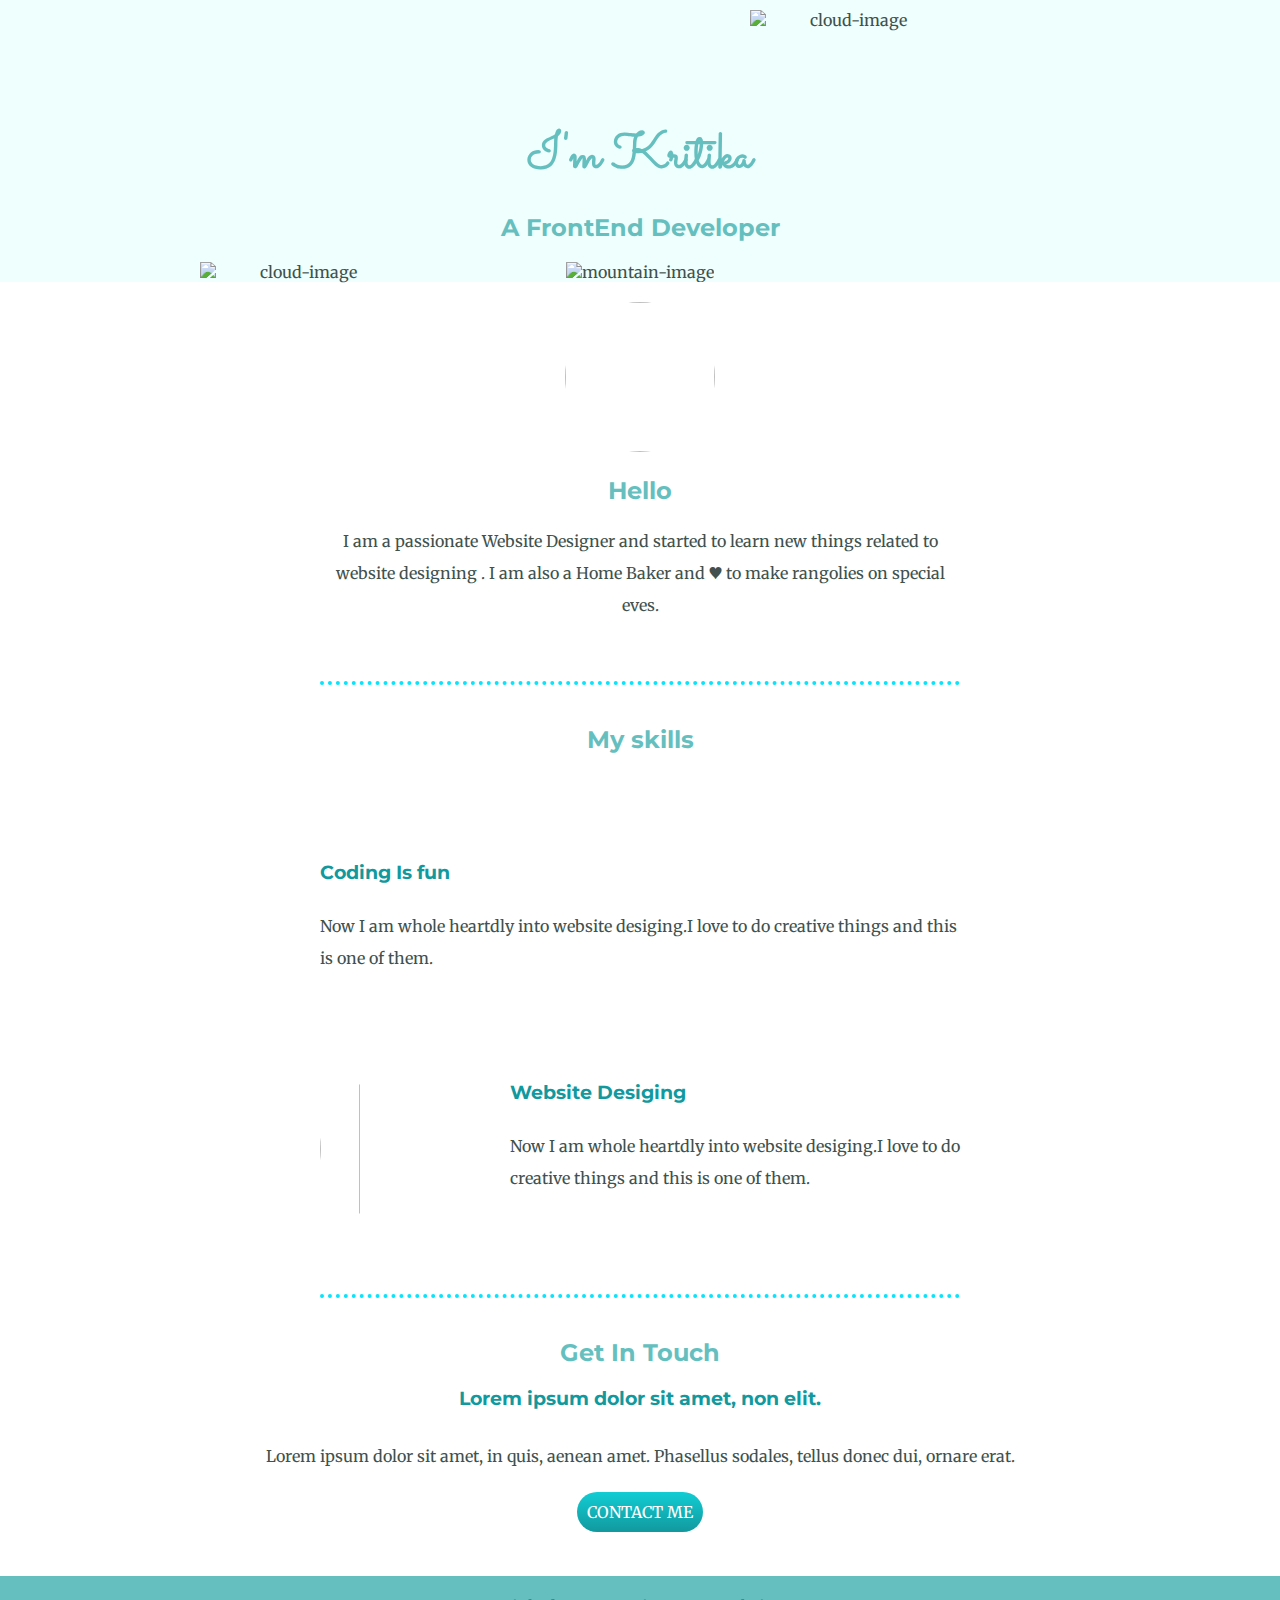
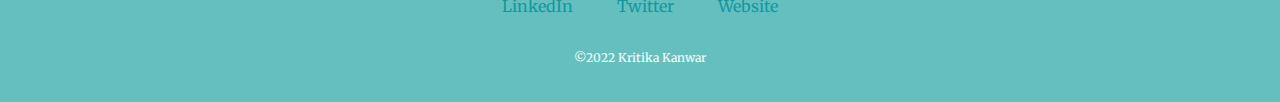
==== commit 3a9d747c: "Update index.html" ====
--- a/index.html
+++ b/index.html
@@ -21,7 +21,7 @@
       </div>
       <div class="middle-container">
         <div class="profile">
-          <img class="profile-pic"src="pics/WhatsApp Image 2022-05-18 at 8.00.57 PM.JPEG" alt="Roses">
+          <img class="profile-pic"src="https://github.com/kritikakanwar/CV/blob/main/pictures/WhatsApp%20Image%202022-05-18%20at%208.00.57%20PM.jpeg alt="Roses">
           <h2>Hello</h2>
           <p class="intro-paragraph">I am a passionate Website Designer and started to learn new things related to website designing .
             I am also a Home Baker and ♥ to make rangolies on special eves.    </p>
@@ -57,4 +57,4 @@
         <p class="copyright">©2022 <span>Kritika Kanwar</span> </p>
       </div> 
 </body>
-</html>+</html>
--- a/css/githunstyle.css
+++ b/css/githunstyle.css
@@ -0,0 +1,170 @@
+body
+{
+    color:#40514E;
+  margin:0;
+  text-align: center;
+  font-family: 'Merriweather',serif;
+}
+.top-container
+{
+  background-color: #EFFFFD;
+  position: relative;
+  padding-top: 40px;
+}
+.intro-paragraph
+{
+    width: 50%;
+    /* text-align: center; */
+    margin: auto;
+    padding-bottom: 20px;
+}
+p
+{
+    line-height: 2;
+}
+h1
+{
+  margin: 80px auto 0 auto;
+  font-family: 'Sacramento',cursive;
+  font-size: 50px;
+  color: #66BFBF;
+  /* line-height:2; */
+}
+h2
+{
+  font-weight: bold;
+  font-family: 'Montserrat',sans-serif;
+  color: #66BFBF;
+}
+h3
+{
+    color: #11999E;
+    font-family: 'Montserrat',sans-serif;
+    font-weight: bold;
+    /* margin: 30px; */
+}
+.contact-paragraph
+{
+    margin: 30px;
+}
+a
+{
+  color:#11999E;
+}
+.cloud,.bottomcloud
+{
+  width: 200px;
+  height: 100px;
+}
+.cloud
+{
+  position: absolute;
+  left:750px;
+  top:10px;
+}
+.bottomcloud
+{
+  position: absolute;
+  left:200px;
+}
+.mountain
+{
+  position: relative;
+  height: 200px;
+}
+.profile-pic
+{
+  width: 150px;
+  height: 150px;
+  border-radius: 50%;
+}
+hr
+{
+  border-style: dotted none none;
+  border-width: 4px;
+  color: rgb(9, 228, 253);
+  margin: 40px auto;
+  width:50%;
+}
+.skills-image,.code-image
+{
+    width:25%;
+    border-radius: 50%;
+}
+.skills-image
+{
+  float:left;
+  margin-right: 30px;
+  height: 150px;
+}
+.code-image
+{
+  float: right;
+  margin-left: 30px;
+}
+.middle-container
+{
+    margin-bottom: 54px;
+    padding-top: 20px;
+}
+.bottom-container
+{
+    background-color: #66BFBF;
+    margin-top: 20px;
+    padding: 20px 0 20px;
+}
+.skills-row
+{
+  width:50%;
+  margin:100px auto;
+  text-align: left;
+  line-height: 2;
+}
+.pics,.pics2
+{
+  border-radius: 50%;
+  width:50%;
+  margin: auto;
+  float: left;
+  background-color:#42C2FF;
+}
+.contactme
+{
+  margin-top: 40px;
+}
+a
+{
+  text-decoration: none;
+  color: #11999E;
+}
+a:hover
+{
+    color:#EFFFFD;
+}
+.footer-link
+{
+    margin: 20px;
+}
+.copyright
+{
+    color: #EFFFFD;
+    font-size: 12px;
+    margin-top: 30px;
+    /* color:rgb(2, 2, 59); */
+    /* margin-bottom: 0; */
+}
+.btn
+{
+  background-image: linear-gradient(to bottom, #11cdd4, #11999e);
+  border: none;
+  border-radius: 50px;
+  color: white;
+  padding: 10px;
+  text-transform: uppercase;
+}
+.btn:hover
+{
+ cursor: pointer;
+  background-image: linear-gradient(to bottom, #30e3cb, #2bc4ad);
+
+}
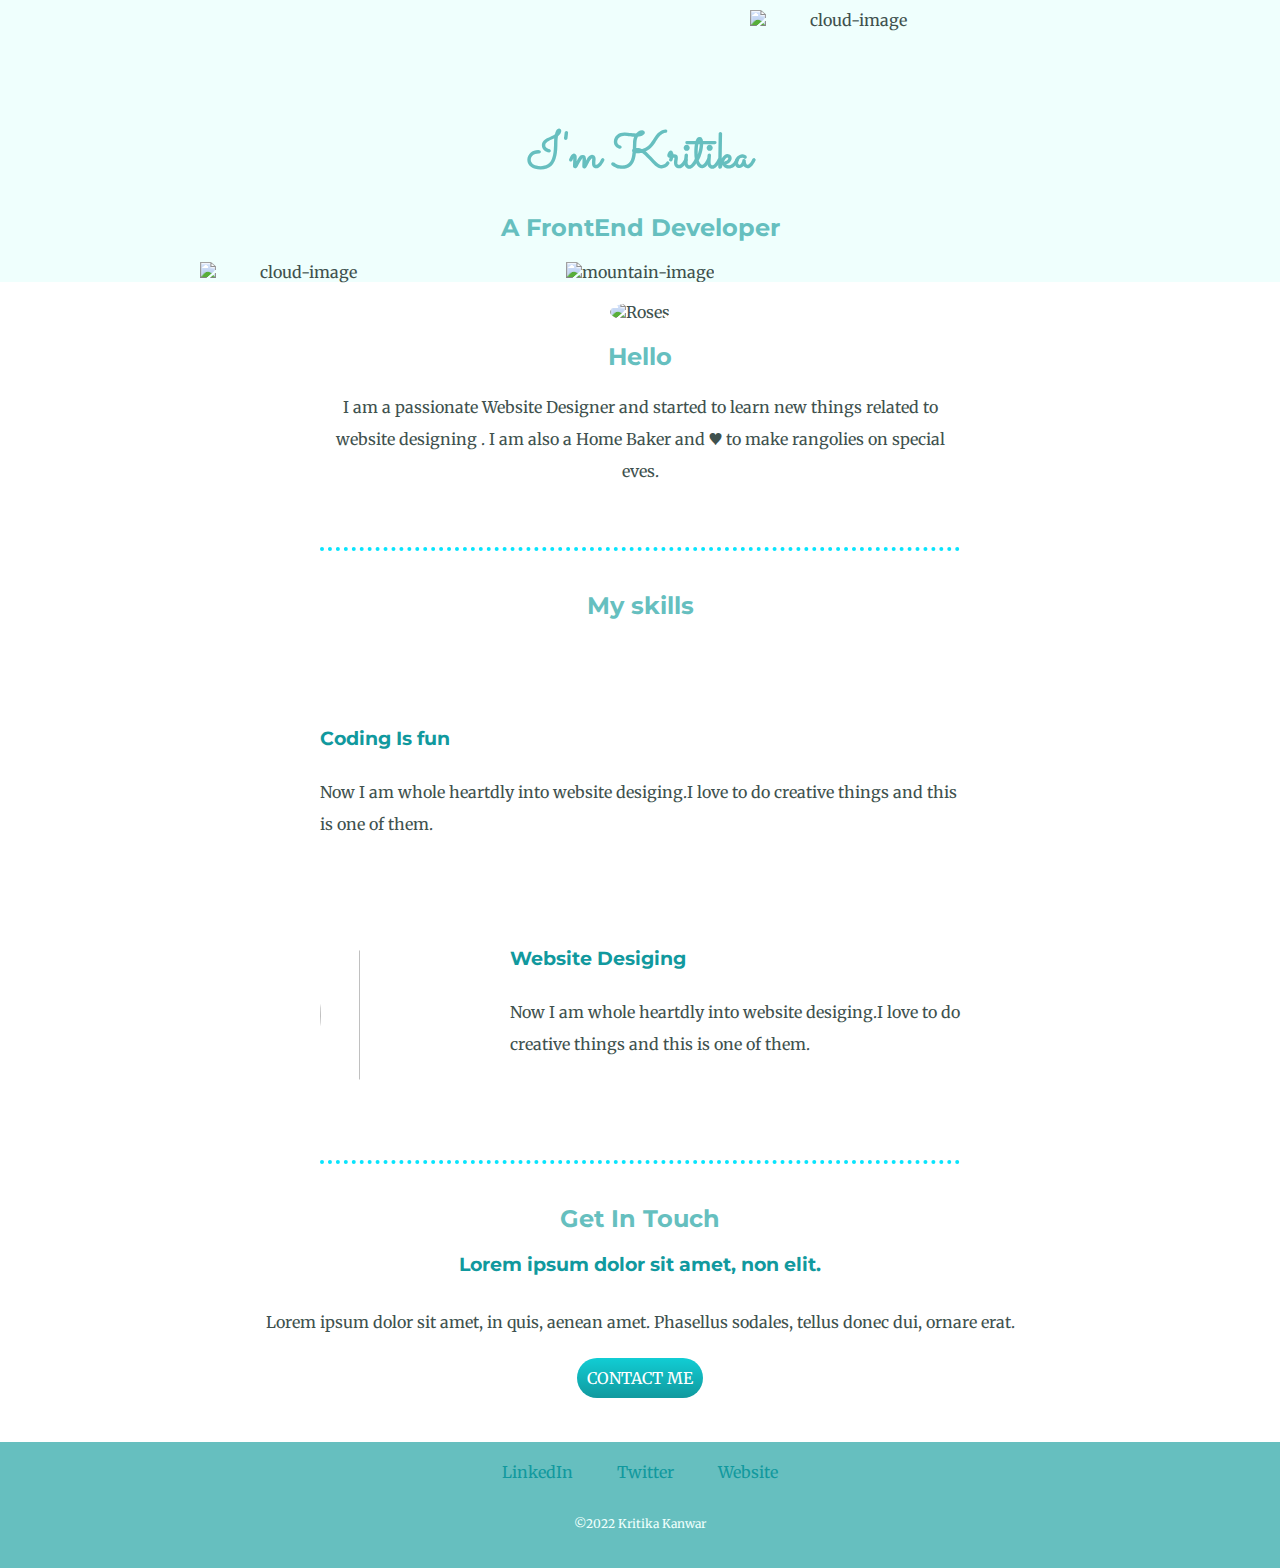
==== commit 40834b7e: "Add files via upload" ====
--- a/index.html
+++ b/index.html
@@ -21,7 +21,7 @@
       </div>
       <div class="middle-container">
         <div class="profile">
-          <img class="profile-pic"src="https://github.com/kritikakanwar/CV/blob/main/pictures/WhatsApp%20Image%202022-05-18%20at%208.00.57%20PM.jpeg alt="Roses">
+          <img class="profile-pic"src="https://github.com/kritikakanwar/CV/blob/main/pictures/WhatsApp%20Image%202022-05-18%20at%208.00.57%20PM.jpeg "alt="Roses">
           <h2>Hello</h2>
           <p class="intro-paragraph">I am a passionate Website Designer and started to learn new things related to website designing .
             I am also a Home Baker and ♥ to make rangolies on special eves.    </p>
@@ -57,4 +57,4 @@
         <p class="copyright">©2022 <span>Kritika Kanwar</span> </p>
       </div> 
 </body>
-</html>
+</html>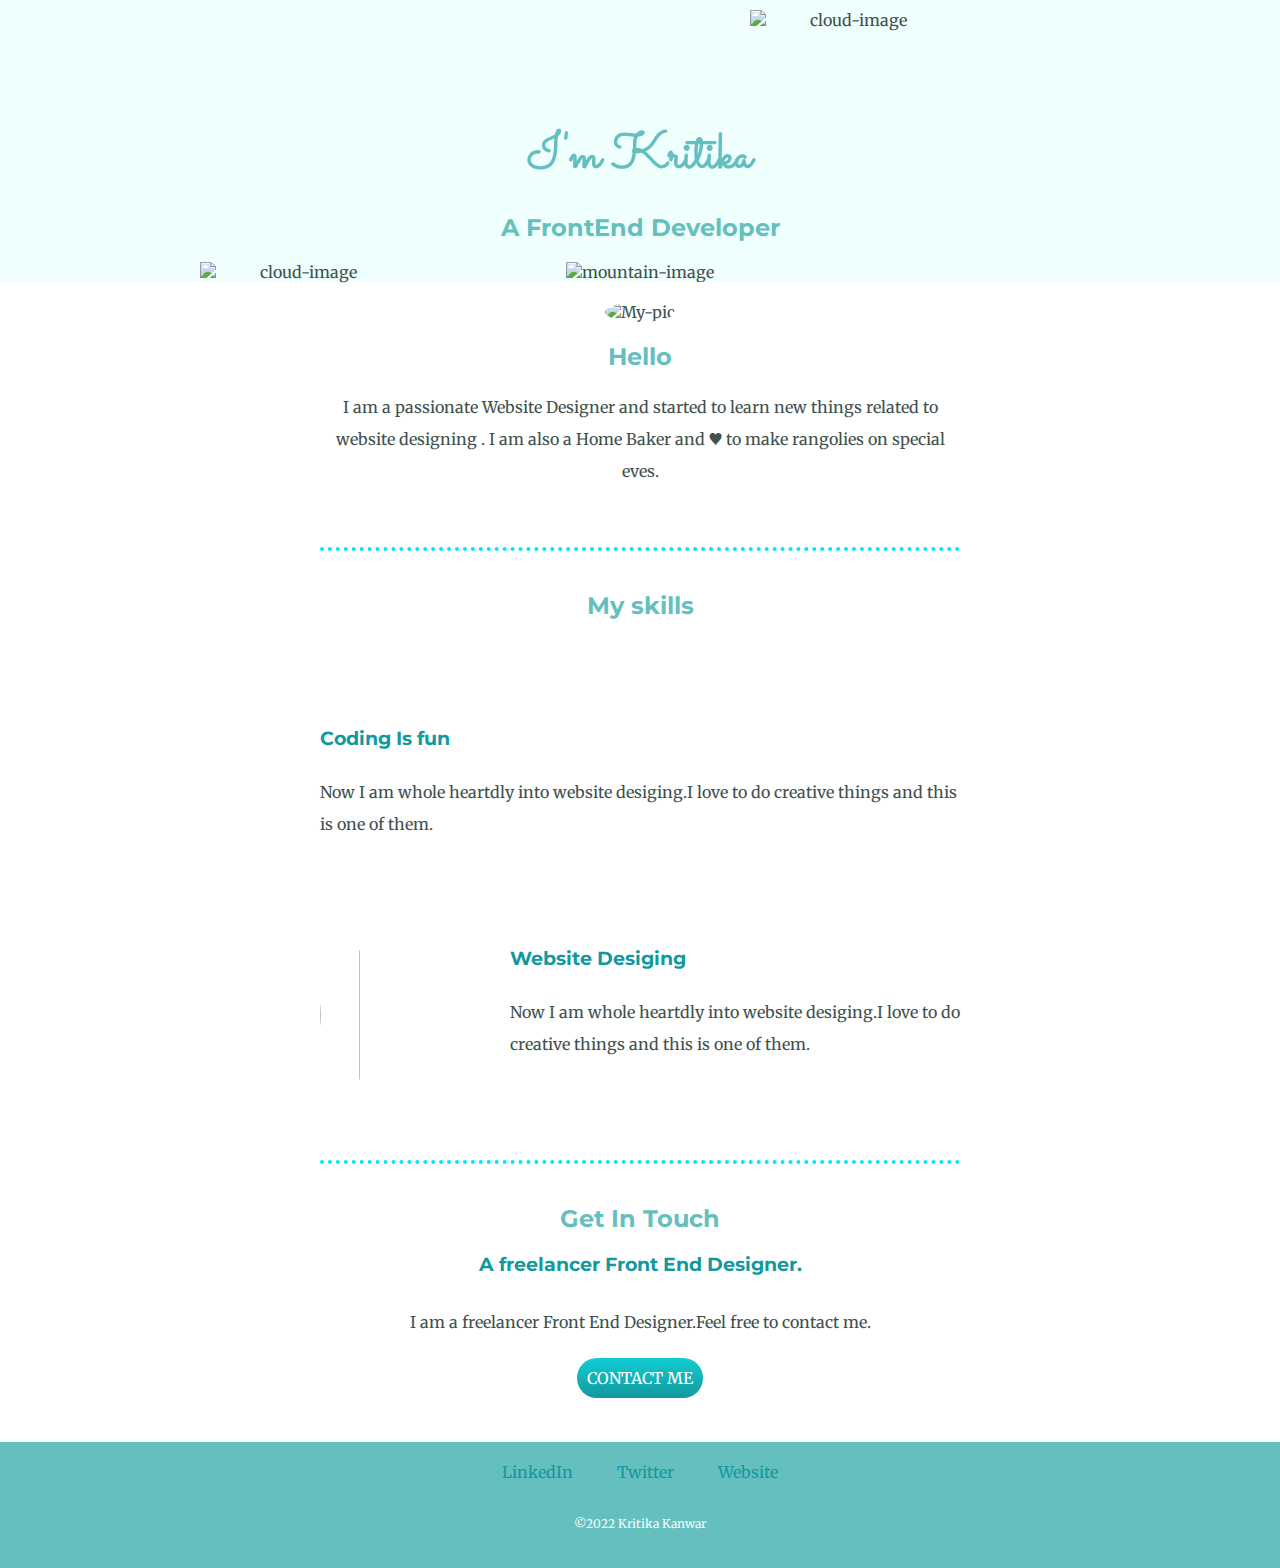
==== commit df09c37d: "Add files via upload" ====
--- a/index.html
+++ b/index.html
@@ -9,7 +9,7 @@
     <link rel="preconnect" href="https://fonts.googleapis.com">
     <link rel="preconnect" href="https://fonts.gstatic.com" crossorigin>
     <link href="https://fonts.googleapis.com/css2?family=Merriweather&family=Montserrat&family=Sacramento&display=swap" rel="stylesheet">
-    <title>Document</title>
+    <title>Kritika Kanwar</title>
 </head>
 <body>
     <div class="top-container">
@@ -21,7 +21,7 @@
       </div>
       <div class="middle-container">
         <div class="profile">
-          <img class="profile-pic"src="https://github.com/kritikakanwar/CV/blob/main/pictures/WhatsApp%20Image%202022-05-18%20at%208.00.57%20PM.jpeg "alt="Roses">
+          <img class="profile-pic"src="https://github.com/kritikakanwar/CV/blob/main/pictures/Me.jpeg?raw=true"alt="My-pic">
           <h2>Hello</h2>
           <p class="intro-paragraph">I am a passionate Website Designer and started to learn new things related to website designing .
             I am also a Home Baker and ♥ to make rangolies on special eves.    </p>
@@ -43,8 +43,8 @@
       <hr>
       <div class="contactme">
         <h2>Get In Touch</h2>
-           <h3>Lorem ipsum dolor sit amet, non elit.</h3>
-           <p class="contact-paragraph">Lorem ipsum dolor sit amet, in quis, aenean amet. Phasellus sodales, tellus donec dui, ornare erat.</p>
+           <h3>A freelancer Front End Designer.</h3>
+           <p class="contact-paragraph">I am a freelancer Front End Designer.Feel free to contact me.</p>
        <!-- <button class="btn" type="button" name="button" href="mailto:info@kritikakanwar27@gmail.com">Contact Me</button> -->
            <a class="btn" href="mailto:kritikakanwar27@email.com">CONTACT ME</a>
       </div>
